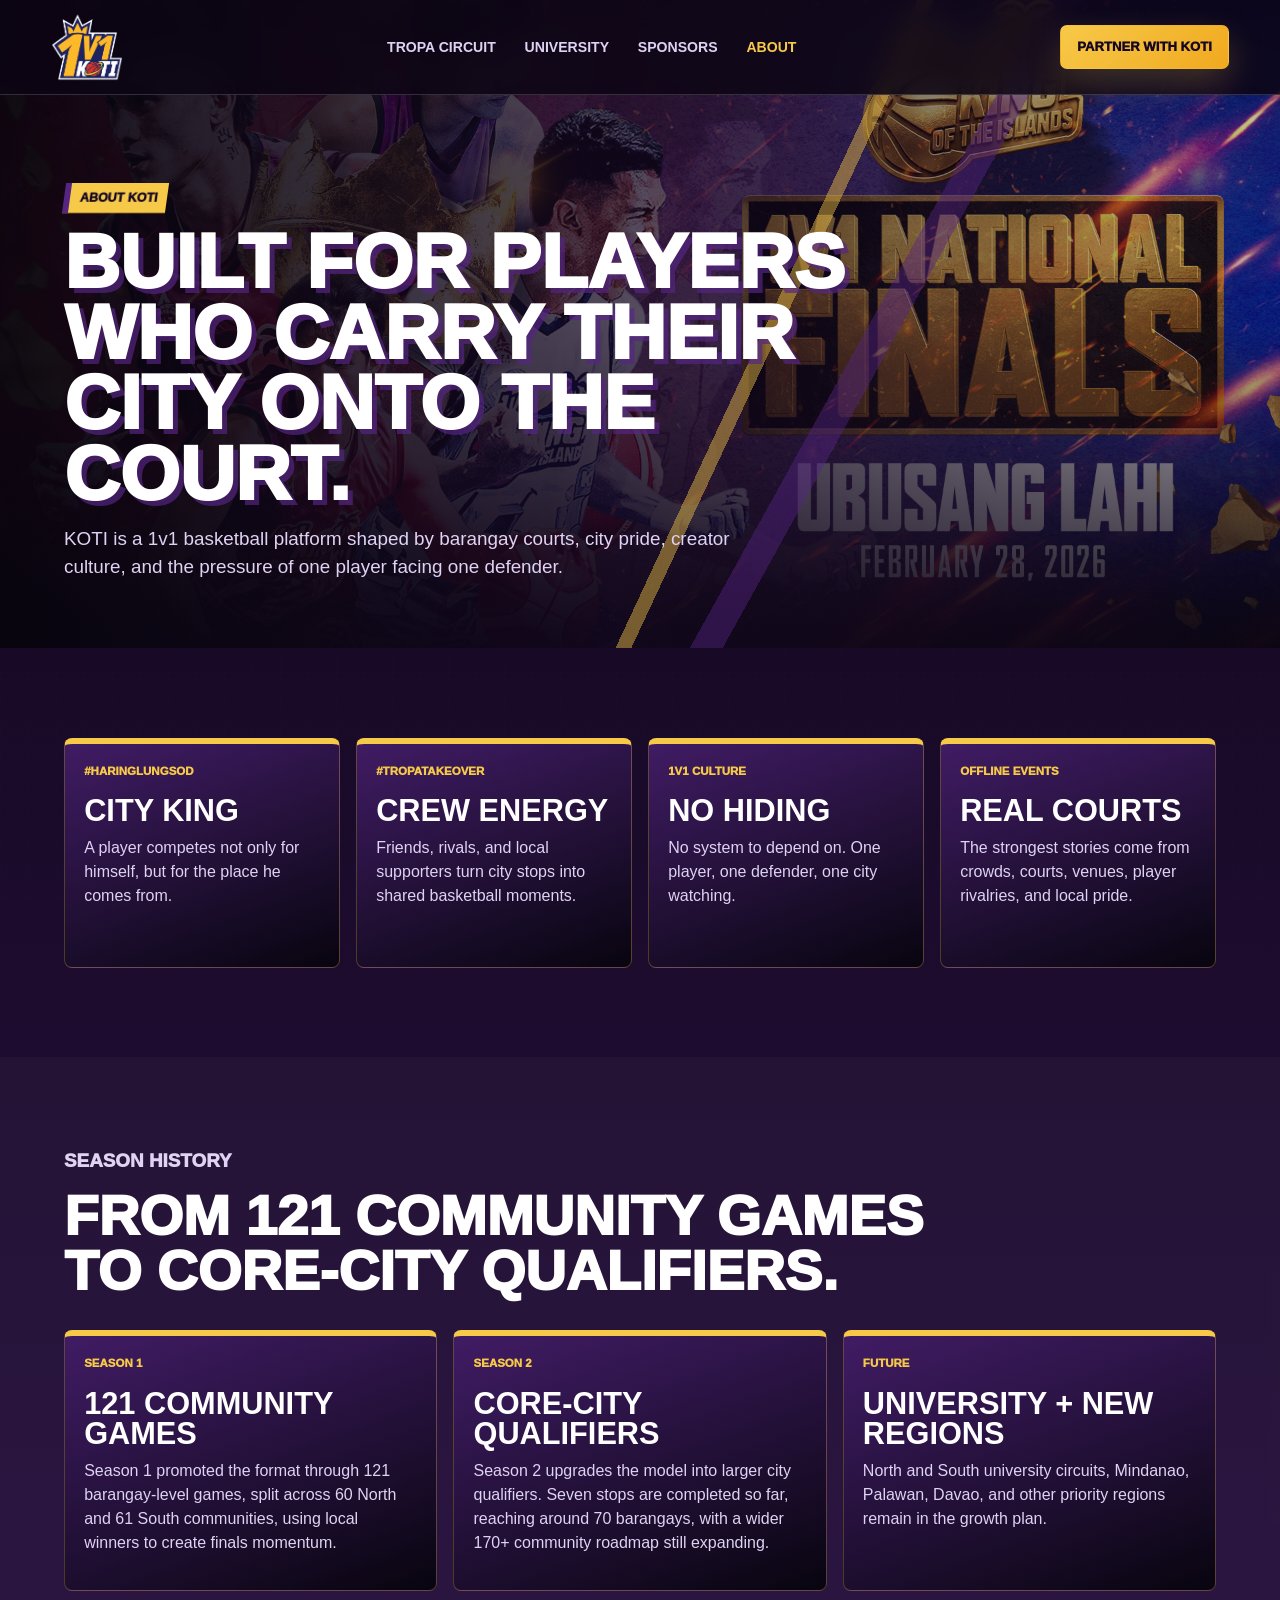
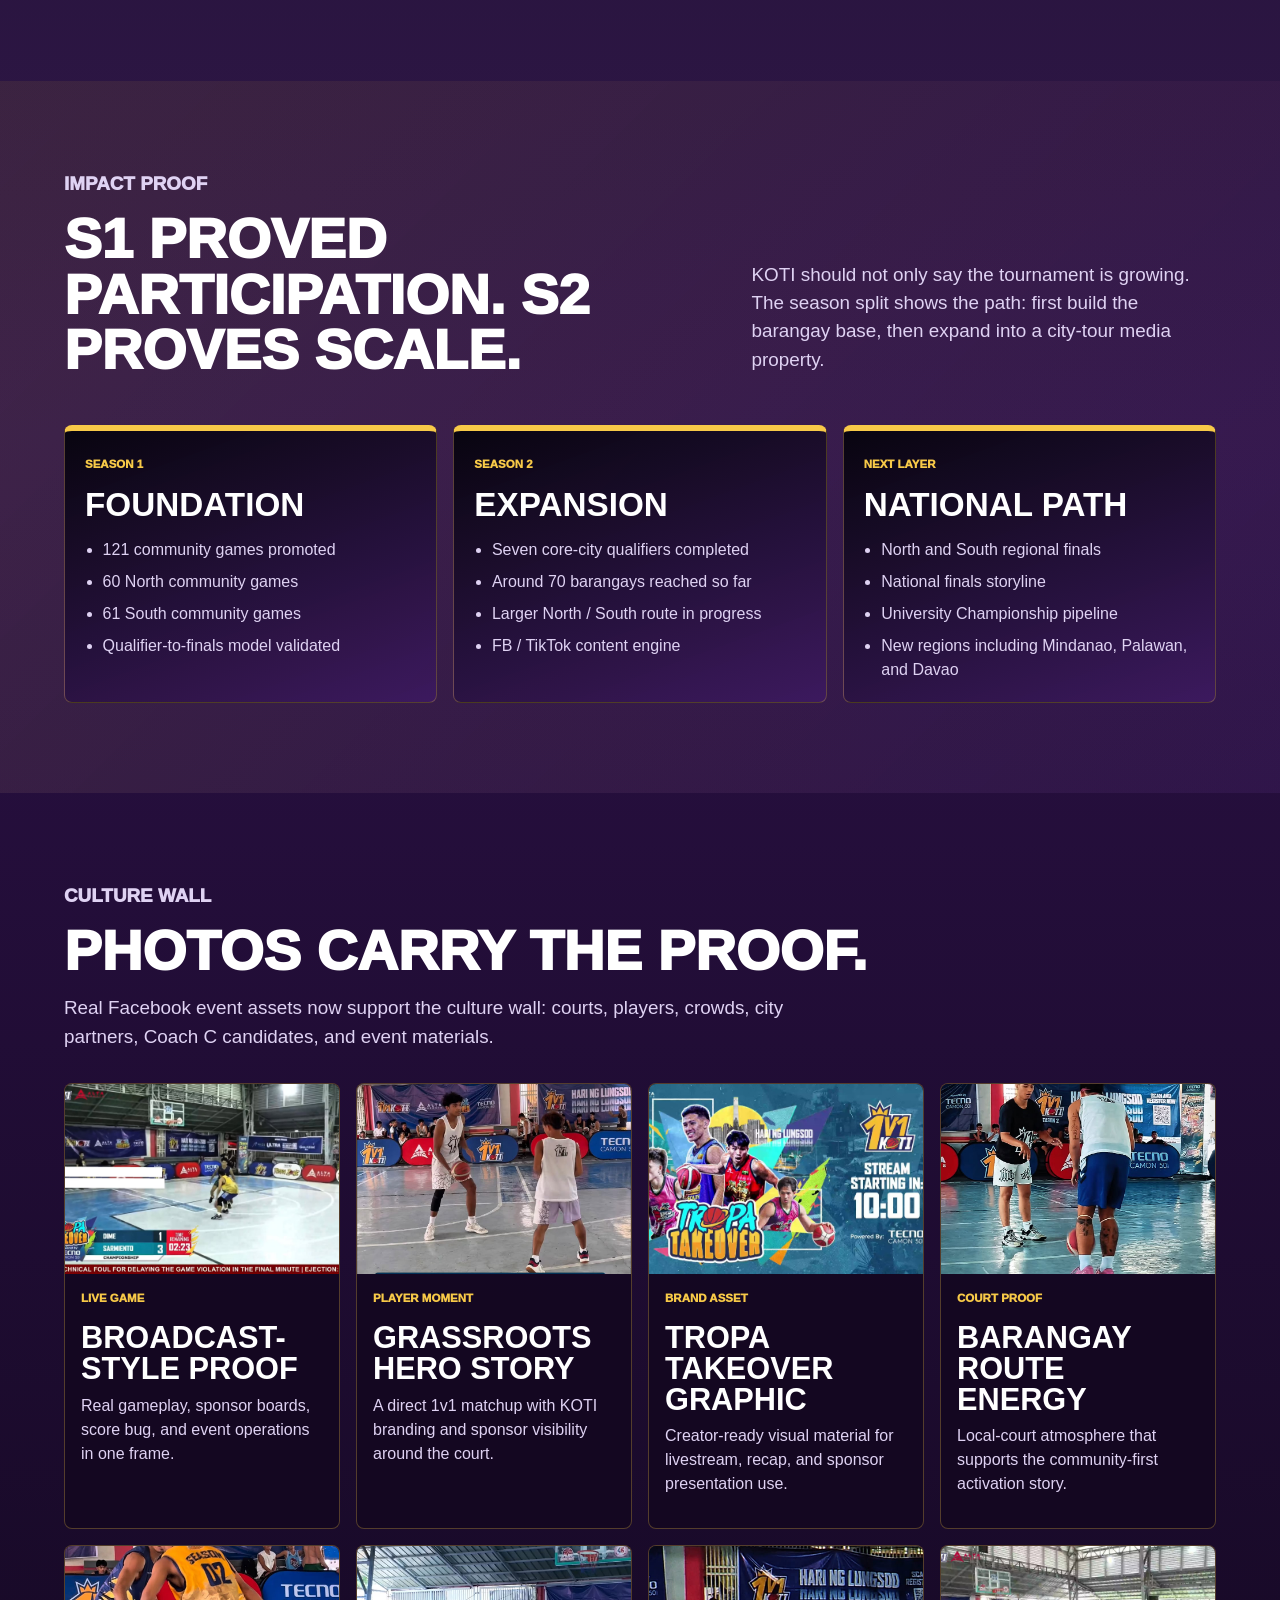
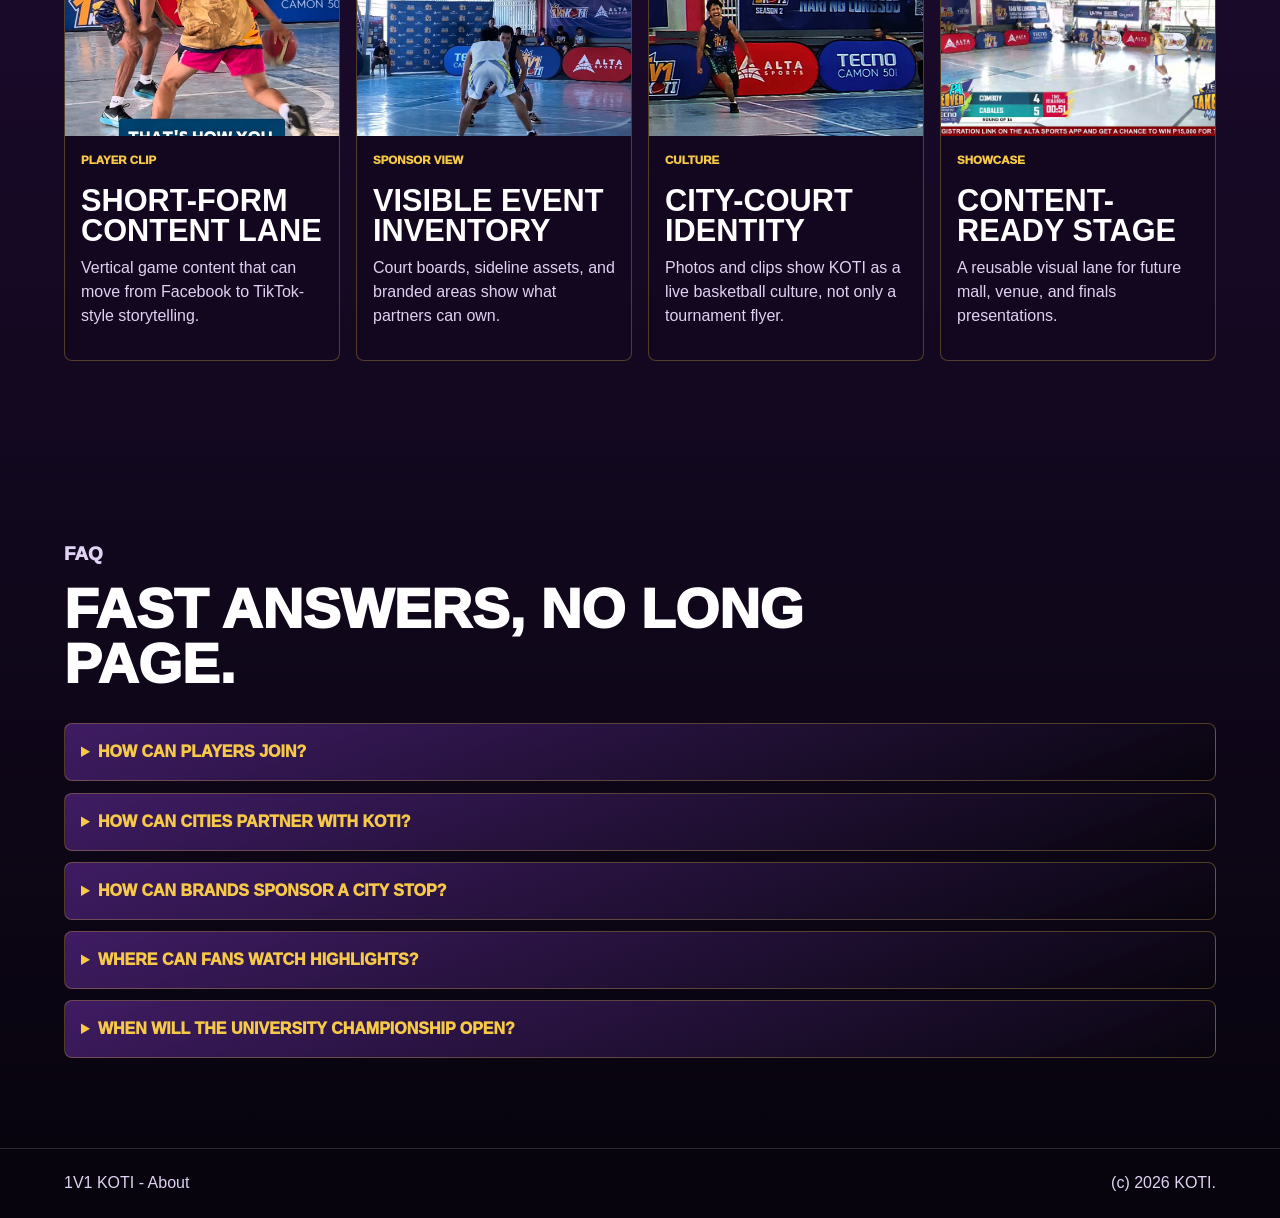
==== about.html @ d1220970 "Publish KOTI sponsor-ready website" ====
<!doctype html>
<html lang="en">
  <head>
    <meta charset="utf-8">
    <meta name="viewport" content="width=device-width, initial-scale=1">
    <title>About KOTI</title>
    <meta name="description" content="About 1V1 King of the Islands, KOTI culture, Season 1 proof, Season 2 roadmap, and FAQ.">
    <link rel="stylesheet" href="styles.css">
  </head>
  <body>
    <header class="site-header" aria-label="Primary navigation">
      <a class="brand" href="index.html" aria-label="KOTI home"><img src="assets/1v1-season2-logo.png" alt="1V1 KOTI logo"></a>
      <nav>
        <a href="city-tour.html">Tropa Circuit</a>
        <a href="university.html">University</a>
        <a href="sponsors.html">Sponsors</a>
        <a href="about.html" aria-current="page">About</a>
      </nav>
      <a class="header-cta" href="sponsors.html">Partner With KOTI</a>
    </header>

    <main>
      <section class="page-hero about-hero">
        <div class="hero-shade"></div>
        <div class="hero-content">
          <p class="eyebrow gold-chip">About KOTI</p>
          <h1>Built for players who carry their city onto the court.</h1>
          <p class="hero-copy">
            KOTI is a 1v1 basketball platform shaped by barangay courts, city pride,
            creator culture, and the pressure of one player facing one defender.
          </p>
        </div>
      </section>

      <section class="section">
        <div class="culture-card-grid">
          <article><span>#HaringLungsod</span><strong>City King</strong><p>A player competes not only for himself, but for the place he comes from.</p></article>
          <article><span>#TropaTakeover</span><strong>Crew Energy</strong><p>Friends, rivals, and local supporters turn city stops into shared basketball moments.</p></article>
          <article><span>1V1 Culture</span><strong>No Hiding</strong><p>No system to depend on. One player, one defender, one city watching.</p></article>
          <article><span>Offline Events</span><strong>Real Courts</strong><p>The strongest stories come from crowds, courts, venues, player rivalries, and local pride.</p></article>
        </div>
      </section>

      <section class="section timeline-section">
        <div class="section-heading">
          <p class="eyebrow">Season History</p>
          <h2>From 121 community games to core-city qualifiers.</h2>
        </div>
        <div class="timeline-grid">
          <article>
            <span>Season 1</span>
            <strong>121 Community Games</strong>
            <p>Season 1 promoted the format through 121 barangay-level games, split across 60 North and 61 South communities, using local winners to create finals momentum.</p>
          </article>
          <article>
            <span>Season 2</span>
            <strong>Core-City Qualifiers</strong>
            <p>Season 2 upgrades the model into larger city qualifiers. Seven stops are completed so far, reaching around 70 barangays, with a wider 170+ community roadmap still expanding.</p>
          </article>
          <article>
            <span>Future</span>
            <strong>University + New Regions</strong>
            <p>North and South university circuits, Mindanao, Palawan, Davao, and other priority regions remain in the growth plan.</p>
          </article>
        </div>
      </section>

      <section class="section season-proof-section">
        <div class="section-heading split-heading">
          <div>
            <p class="eyebrow">Impact Proof</p>
            <h2>S1 proved participation. S2 proves scale.</h2>
          </div>
          <p>
            KOTI should not only say the tournament is growing. The season split shows the path:
            first build the barangay base, then expand into a city-tour media property.
          </p>
        </div>
        <div class="season-proof-grid">
          <article>
            <span>Season 1</span>
            <strong>Foundation</strong>
            <ul>
              <li>121 community games promoted</li>
              <li>60 North community games</li>
              <li>61 South community games</li>
              <li>Qualifier-to-finals model validated</li>
            </ul>
          </article>
          <article>
            <span>Season 2</span>
            <strong>Expansion</strong>
            <ul>
              <li>Seven core-city qualifiers completed</li>
              <li>Around 70 barangays reached so far</li>
              <li>Larger North / South route in progress</li>
              <li>FB / TikTok content engine</li>
            </ul>
          </article>
          <article>
            <span>Next Layer</span>
            <strong>National Path</strong>
            <ul>
              <li>North and South regional finals</li>
              <li>National finals storyline</li>
              <li>University Championship pipeline</li>
              <li>New regions including Mindanao, Palawan, and Davao</li>
            </ul>
          </article>
        </div>
      </section>

      <section class="section culture-preview">
        <div class="section-heading">
          <p class="eyebrow">Culture Wall</p>
          <h2>Photos carry the proof.</h2>
          <p>Real Facebook event assets now support the culture wall: courts, players, crowds, city partners, Coach C candidates, and event materials.</p>
        </div>
        <div class="media-grid" id="about-media-grid"></div>
      </section>

      <section class="section faq-section">
        <div class="section-heading">
          <p class="eyebrow">FAQ</p>
          <h2>Fast answers, no long page.</h2>
        </div>
        <div class="faq-list" id="faq-list"></div>
      </section>
    </main>

    <footer>
      <span>1V1 KOTI - About</span>
      <span>(c) <span data-current-year></span> KOTI.</span>
    </footer>
    <script src="script.js"></script>
  </body>
</html>
---- styles.css ----
:root {
  --purple: #552583;
  --purple-dark: #160823;
  --purple-mid: #2a1044;
  --gold: #f7c948;
  --gold-deep: #f0a91f;
  --ink: #08050f;
  --white: #ffffff;
  --muted: #dfd2f3;
  --line: rgba(255, 255, 255, 0.16);
  --panel: rgba(20, 8, 32, 0.84);
  --panel-strong: rgba(8, 5, 15, 0.9);
  --green: #49e58f;
  --gray: #ccd3df;
}

* {
  box-sizing: border-box;
}

html {
  scroll-behavior: smooth;
}

body {
  margin: 0;
  color: var(--white);
  font-family: Arial, Helvetica, sans-serif;
  line-height: 1.5;
  letter-spacing: 0;
  background:
    linear-gradient(135deg, rgba(247, 201, 72, 0.11), transparent 24rem),
    linear-gradient(180deg, #100719 0%, #2a1044 46%, #07040d 100%);
  overflow-x: hidden;
}

body::before {
  content: "";
  position: fixed;
  inset: 0;
  z-index: -1;
  opacity: 0.18;
  background-image:
    linear-gradient(rgba(255, 255, 255, 0.06) 1px, transparent 1px),
    linear-gradient(90deg, rgba(255, 255, 255, 0.06) 1px, transparent 1px);
  background-size: 28px 28px;
}

a {
  color: inherit;
  text-decoration: none;
}

img {
  display: block;
  max-width: 100%;
}

p,
h1,
h2,
h3 {
  margin-top: 0;
}

.site-header {
  position: fixed;
  inset: 0 0 auto;
  z-index: 30;
  display: flex;
  align-items: center;
  justify-content: space-between;
  gap: 1rem;
  min-height: 72px;
  padding: 0.7rem clamp(1rem, 4vw, 4rem);
  border-bottom: 1px solid var(--line);
  background: rgba(12, 5, 20, 0.86);
  backdrop-filter: blur(14px);
}

.brand img {
  width: 72px;
}

nav {
  display: flex;
  align-items: center;
  gap: clamp(0.85rem, 2.3vw, 1.8rem);
  color: var(--muted);
  font-size: 0.88rem;
  font-weight: 900;
  text-transform: uppercase;
}

nav a:hover,
nav a:focus,
nav a[aria-current="page"] {
  color: var(--gold);
}

.header-cta,
.button {
  display: inline-flex;
  align-items: center;
  justify-content: center;
  min-height: 44px;
  padding: 0.74rem 1rem;
  border: 1px solid transparent;
  border-radius: 7px;
  font-size: 0.82rem;
  font-weight: 1000;
  line-height: 1.12;
  text-align: center;
  text-transform: uppercase;
}

.button.primary,
.header-cta {
  color: #160823;
  background: linear-gradient(135deg, var(--gold), var(--gold-deep));
  box-shadow: 0 14px 34px rgba(247, 201, 72, 0.22);
}

.button.ghost {
  color: var(--white);
  border-color: rgba(247, 201, 72, 0.54);
  background: rgba(255, 255, 255, 0.08);
}

.hero,
.page-hero {
  position: relative;
  min-height: 92vh;
  display: flex;
  align-items: flex-end;
  padding: 8rem clamp(1rem, 5vw, 5rem) 3rem;
  overflow: hidden;
  background-image: url("assets/koti-season2-kv-16x9.jpg");
  background-size: cover;
  background-position: center;
}

.page-hero {
  min-height: 72vh;
}

.city-hero,
.about-hero {
  background-image: url("assets/season1-national-finals-main-kv.jpg");
}

.university-hero,
.sponsors-hero {
  background-image: url("assets/mall-activation-koti.png");
}

.hero-shade {
  position: absolute;
  inset: 0;
  background:
    linear-gradient(90deg, rgba(8, 5, 15, 0.96) 0%, rgba(20, 8, 32, 0.74) 48%, rgba(20, 8, 32, 0.24) 100%),
    linear-gradient(0deg, rgba(8, 5, 15, 0.92), transparent 50%);
}

.hero::before,
.page-hero::before {
  content: "";
  position: absolute;
  inset: 0;
  z-index: 1;
  pointer-events: none;
  opacity: 0.48;
  background:
    linear-gradient(115deg, transparent 0 58%, rgba(247, 201, 72, 0.92) 58% 59%, transparent 59%),
    linear-gradient(119deg, transparent 0 64%, rgba(85, 37, 131, 0.94) 64% 66%, transparent 66%);
}

.hero-content {
  position: relative;
  z-index: 2;
  width: min(880px, 100%);
}

.eyebrow {
  margin: 0 0 0.8rem;
  color: var(--gold);
  font-size: 0.78rem;
  font-weight: 1000;
  text-transform: uppercase;
}

.gold-chip {
  display: inline-flex;
  width: auto;
  padding: 0.36rem 0.62rem;
  color: #160823;
  background: var(--gold);
  border-left: 6px solid var(--purple);
  transform: skew(-8deg);
}

h1 {
  max-width: 920px;
  margin-bottom: 1rem;
  font-size: clamp(3rem, 8vw, 6.4rem);
  line-height: 0.92;
  font-weight: 1000;
  text-transform: uppercase;
  text-shadow: 5px 5px 0 rgba(85, 37, 131, 0.68);
}

.page-hero h1 {
  font-size: clamp(2.6rem, 6vw, 5.4rem);
}

h2 {
  margin-bottom: 1rem;
  font-size: clamp(2rem, 4.4vw, 4.1rem);
  line-height: 0.98;
  font-weight: 1000;
  text-transform: uppercase;
}

h3 {
  color: var(--gold);
  text-transform: uppercase;
}

.hero-copy,
.section-heading p,
.next-stop-card p,
.contact-section p {
  max-width: 720px;
  color: var(--muted);
  font-size: clamp(1rem, 1.5vw, 1.18rem);
}

.hero-actions {
  display: flex;
  flex-wrap: wrap;
  gap: 0.75rem;
  margin-top: 1.45rem;
}

.metric-dock {
  position: absolute;
  z-index: 3;
  right: clamp(1rem, 5vw, 5rem);
  bottom: 2rem;
  display: grid;
  grid-template-columns: repeat(3, minmax(150px, 1fr));
  gap: 0.75rem;
  width: min(760px, calc(100% - 2rem));
}

.metric-dock article,
.proof-grid article,
.portal-card,
.map-card,
.city-card,
.story-card,
.format-grid article,
.culture-card-grid article,
.timeline-grid article,
.outcome-grid article,
.solution-grid article,
.package-panel article,
.registration-grid article,
.option-grid figure,
.faq-list details,
.contact-section {
  border: 1px solid rgba(247, 201, 72, 0.28);
  border-radius: 8px;
  background:
    linear-gradient(160deg, rgba(85, 37, 131, 0.72), rgba(8, 5, 15, 0.9)),
    rgba(8, 5, 15, 0.8);
}

.metric-dock article {
  min-height: 132px;
  padding: 1rem;
}

.metric-dock span,
.proof-grid span,
.portal-card span,
.map-card span,
.city-card-head span,
.story-card span,
.format-grid span,
.culture-card-grid span,
.timeline-grid span,
.media-card span,
.package-panel span {
  display: block;
  color: var(--gold);
  font-size: 0.72rem;
  font-weight: 1000;
  text-transform: uppercase;
}

.metric-dock strong {
  display: block;
  margin-top: 0.5rem;
  font-size: clamp(2.2rem, 5vw, 4.2rem);
  line-height: 0.9;
  text-transform: uppercase;
}

.section {
  position: relative;
  padding: clamp(4rem, 7vw, 6.5rem) clamp(1rem, 5vw, 5rem);
}

.tight-section {
  padding-top: clamp(5rem, 8vw, 8rem);
}

.section-heading {
  max-width: 920px;
  margin-bottom: 2rem;
}

.split-heading {
  display: grid;
  grid-template-columns: minmax(0, 1fr) minmax(280px, 0.7fr);
  gap: 1.5rem;
  align-items: end;
  max-width: 1240px;
}

.coverage-shell {
  display: grid;
  grid-template-columns: 220px minmax(0, 1fr);
  gap: 1rem;
}

.map-tabs,
.filter-row,
.package-tabs {
  display: flex;
  flex-wrap: wrap;
  gap: 0.6rem;
}

.map-tabs {
  flex-direction: column;
}

.map-tab,
.filter-button,
.package-tab {
  min-height: 42px;
  padding: 0.65rem 0.85rem;
  color: var(--white);
  border: 1px solid var(--line);
  border-radius: 7px;
  background: rgba(255, 255, 255, 0.08);
  font: inherit;
  font-size: 0.78rem;
  font-weight: 1000;
  text-align: left;
  text-transform: uppercase;
  cursor: pointer;
}

.map-tab.active,
.filter-button.active,
.package-tab.active,
.map-tab:hover,
.filter-button:hover,
.package-tab:hover {
  color: #160823;
  border-color: var(--gold);
  background: var(--gold);
}

.coverage-map {
  min-height: 560px;
  border: 1px solid var(--line);
  border-radius: 8px;
  background:
    radial-gradient(circle at 18% 28%, rgba(247, 201, 72, 0.32), transparent 12rem),
    radial-gradient(circle at 72% 74%, rgba(85, 37, 131, 0.82), transparent 16rem),
    linear-gradient(135deg, rgba(8, 5, 15, 0.92), rgba(42, 16, 68, 0.78));
  overflow: hidden;
}

.map-card {
  min-height: 560px;
  padding: clamp(1.2rem, 4vw, 2.5rem);
  background:
    linear-gradient(135deg, rgba(247, 201, 72, 0.1), rgba(85, 37, 131, 0.28)),
    repeating-linear-gradient(45deg, rgba(255, 255, 255, 0.05) 0 1px, transparent 1px 18px);
}

.registration-section {
  background:
    linear-gradient(110deg, rgba(247, 201, 72, 0.12), rgba(85, 37, 131, 0.18)),
    rgba(255, 255, 255, 0.02);
}

.registration-grid,
.option-grid {
  display: grid;
  gap: 1rem;
}

.registration-grid {
  grid-template-columns: repeat(2, minmax(0, 1fr));
}

.registration-grid article {
  display: grid;
  grid-template-columns: minmax(0, 1fr) 190px;
  gap: 1rem;
  align-items: center;
  padding: 1.1rem;
}

.registration-grid span {
  color: var(--gold);
  font-size: 0.72rem;
  font-weight: 1000;
  text-transform: uppercase;
}

.registration-grid strong {
  display: block;
  margin: 0.45rem 0;
  font-size: clamp(1.5rem, 3vw, 2.4rem);
  line-height: 1;
  text-transform: uppercase;
}

.registration-grid img {
  width: 190px;
  height: 190px;
  padding: 0.55rem;
  border-radius: 8px;
  background: var(--white);
}

.card-options-section {
  background: rgba(255, 255, 255, 0.03);
}

.option-grid {
  grid-template-columns: repeat(3, minmax(0, 1fr));
}

.option-grid figure {
  margin: 0;
  overflow: hidden;
}

.option-grid img {
  width: 100%;
  aspect-ratio: 900 / 560;
  object-fit: cover;
}

.option-grid figcaption {
  padding: 0.9rem;
  color: var(--muted);
  font-size: 0.92rem;
  font-weight: 800;
}

.philippines-point-map {
  position: relative;
  min-height: 290px;
  margin: 1.5rem 0;
  overflow: hidden;
  border: 1px solid var(--line);
  border-radius: 8px;
  background:
    radial-gradient(circle at 45% 30%, rgba(247, 201, 72, 0.18), transparent 9rem),
    radial-gradient(circle at 60% 72%, rgba(247, 201, 72, 0.12), transparent 10rem),
    rgba(8, 5, 15, 0.4);
}

.island-shape {
  position: absolute;
  display: block;
  border: 2px solid rgba(247, 201, 72, 0.42);
  background: rgba(85, 37, 131, 0.36);
}

.luzon-shape {
  left: 32%;
  top: 8%;
  width: 30%;
  height: 43%;
  clip-path: polygon(26% 0, 88% 12%, 100% 42%, 74% 100%, 16% 88%, 0 38%);
}

.visayas-shape {
  left: 43%;
  top: 48%;
  width: 30%;
  height: 24%;
  clip-path: polygon(0 30%, 44% 0, 100% 25%, 80% 90%, 18% 100%);
}

.mindanao-shape {
  left: 56%;
  top: 72%;
  width: 31%;
  height: 22%;
  clip-path: polygon(22% 0, 100% 16%, 74% 100%, 8% 82%, 0 34%);
}

.map-point {
  position: absolute;
  z-index: 2;
  display: inline-flex;
  align-items: center;
  gap: 0.32rem;
  transform: translate(-10px, -10px);
  color: var(--white);
  font-size: 0.72rem;
  font-weight: 1000;
  text-transform: uppercase;
  white-space: nowrap;
}

.map-point i {
  width: 14px;
  height: 14px;
  border: 2px solid var(--white);
  border-radius: 999px;
  background: var(--gold);
  box-shadow: 0 0 18px rgba(247, 201, 72, 0.9);
}

.map-point.future i {
  background: var(--purple);
}

.map-point.campus i {
  background: var(--green);
}

.map-card strong,
.package-panel strong {
  display: block;
  margin: 0.65rem 0;
  font-size: clamp(2.3rem, 5vw, 4.4rem);
  line-height: 0.92;
  text-transform: uppercase;
}

.map-card p,
.package-panel p,
.city-card p,
.story-card p,
.portal-card p,
.format-grid p,
.culture-card-grid p,
.timeline-grid p,
.media-card p,
.faq-list p {
  color: var(--muted);
}

.chip-cloud {
  display: flex;
  flex-wrap: wrap;
  gap: 0.6rem;
  margin-top: 1.4rem;
}

.chip-cloud i {
  display: inline-flex;
  min-height: 32px;
  align-items: center;
  padding: 0.38rem 0.62rem;
  color: #160823;
  background: var(--gold);
  border-radius: 999px;
  font-style: normal;
  font-size: 0.78rem;
  font-weight: 1000;
  text-transform: uppercase;
}

.next-stop-band {
  padding-block: clamp(3rem, 5vw, 4.5rem);
  background:
    linear-gradient(105deg, rgba(247, 201, 72, 0.16) 0 38%, rgba(85, 37, 131, 0.34) 38% 100%),
    #11071c;
}

.next-stop-card,
.contact-section {
  display: grid;
  grid-template-columns: minmax(0, 1fr) auto;
  gap: 1rem;
  align-items: center;
  padding: clamp(1.25rem, 4vw, 2.4rem);
}

.contact-list {
  display: flex;
  flex-wrap: wrap;
  gap: 0.65rem;
  margin-top: 1rem;
}

.contact-list a {
  display: inline-flex;
  min-height: 36px;
  align-items: center;
  padding: 0.45rem 0.65rem;
  color: #160823;
  border-radius: 6px;
  background: var(--gold);
  font-size: 0.86rem;
  font-weight: 1000;
}

.proof-grid,
.portal-grid,
.media-grid,
.city-grid,
.hero-story-grid,
.format-grid,
.culture-card-grid,
.timeline-grid,
.outcome-grid,
.solution-grid,
.impact-rail,
.route-type-grid,
.season-proof-grid,
.sponsor-thesis-grid,
.activation-lanes,
.sponsor-fit-grid,
.local-playbook-grid,
.sponsor-jump-grid,
.sponsor-evidence-grid {
  display: grid;
  gap: 1rem;
}

.proof-grid {
  grid-template-columns: repeat(3, minmax(0, 1fr));
}

.impact-snapshot,
.route-type-section,
.sponsor-jump-section,
.sponsor-evidence-section,
.sponsor-thesis-section,
.activation-lanes-section,
.season-proof-section,
.sponsor-fit-section,
.local-playbook-section {
  background:
    linear-gradient(135deg, rgba(247, 201, 72, 0.09), rgba(85, 37, 131, 0.16)),
    rgba(255, 255, 255, 0.02);
}

.impact-rail,
.sponsor-thesis-grid,
.sponsor-fit-grid {
  grid-template-columns: repeat(3, minmax(0, 1fr));
}

.sponsor-jump-section {
  padding-block: 1rem;
}

.sponsor-jump-grid {
  grid-template-columns: repeat(4, minmax(0, 1fr));
}

.sponsor-jump-grid a {
  min-height: 150px;
  padding: 1rem;
  border: 1px solid rgba(247, 201, 72, 0.28);
  border-radius: 8px;
  background:
    linear-gradient(160deg, rgba(85, 37, 131, 0.5), rgba(8, 5, 15, 0.9)),
    rgba(255, 255, 255, 0.04);
}

.sponsor-jump-grid span,
.sponsor-evidence-grid span {
  color: var(--gold);
  font-size: 0.72rem;
  font-weight: 1000;
  text-transform: uppercase;
}

.sponsor-jump-grid strong,
.sponsor-evidence-grid strong {
  display: block;
  margin: 0.55rem 0;
  font-size: 1.25rem;
  line-height: 1.05;
  text-transform: uppercase;
}

.sponsor-jump-grid p,
.sponsor-evidence-grid p {
  color: var(--muted);
}

.sponsor-evidence-grid {
  grid-template-columns: repeat(3, minmax(0, 1fr));
}

.sponsor-evidence-grid article {
  overflow: hidden;
  border: 1px solid rgba(247, 201, 72, 0.28);
  border-radius: 8px;
  background: var(--panel);
}

.sponsor-evidence-grid img {
  width: 100%;
  height: 230px;
  object-fit: cover;
}

.sponsor-evidence-grid div {
  padding: 1rem;
}

.local-playbook-grid {
  grid-template-columns: repeat(4, minmax(0, 1fr));
}

.route-type-grid,
.activation-lanes {
  grid-template-columns: repeat(2, minmax(0, 1fr));
}

.season-proof-grid {
  grid-template-columns: repeat(3, minmax(0, 1fr));
}

.proof-grid.four {
  grid-template-columns: repeat(4, minmax(0, 1fr));
}

.proof-grid article {
  min-height: 230px;
  padding: 1.25rem;
  border-top: 6px solid var(--gold);
}

.impact-rail article,
.route-type-grid article,
.season-proof-grid article,
.sponsor-thesis-grid article,
.activation-lanes article,
.sponsor-fit-grid article,
.local-playbook-grid article {
  min-height: 250px;
  padding: 1.25rem;
  border: 1px solid rgba(247, 201, 72, 0.28);
  border-top: 6px solid var(--gold);
  border-radius: 8px;
  background:
    linear-gradient(160deg, rgba(8, 5, 15, 0.92), rgba(85, 37, 131, 0.66)),
    rgba(8, 5, 15, 0.84);
}

.proof-grid strong {
  display: block;
  margin: 0.7rem 0;
  font-size: clamp(2rem, 4vw, 3.4rem);
  line-height: 0.92;
  text-transform: uppercase;
}

.impact-rail span,
.route-type-grid span,
.season-proof-grid span,
.sponsor-thesis-grid span,
.activation-lanes span,
.sponsor-fit-grid span,
.local-playbook-grid span {
  color: var(--gold);
  font-size: 0.72rem;
  font-weight: 1000;
  text-transform: uppercase;
}

.impact-rail strong,
.route-type-grid strong,
.season-proof-grid strong,
.sponsor-thesis-grid strong,
.activation-lanes strong,
.sponsor-fit-grid strong,
.local-playbook-grid strong {
  display: block;
  margin: 0.9rem 0 0.65rem;
  font-size: clamp(1.5rem, 2.6vw, 2.35rem);
  line-height: 0.98;
  text-transform: uppercase;
}

.impact-rail p,
.route-type-grid p,
.season-proof-grid p,
.sponsor-thesis-grid p,
.activation-lanes p,
.sponsor-fit-grid p,
.local-playbook-grid p,
.season-proof-grid li,
.activation-lanes li {
  color: var(--muted);
}

.season-proof-grid ul,
.activation-lanes ul {
  display: grid;
  gap: 0.5rem;
  margin: 1rem 0 0;
  padding-left: 1.1rem;
}

.portal-section {
  background: rgba(255, 255, 255, 0.03);
}

.portal-grid {
  grid-template-columns: repeat(4, minmax(0, 1fr));
}

.portal-grid.three {
  grid-template-columns: repeat(3, minmax(0, 1fr));
}

.portal-card {
  display: block;
  min-height: 236px;
  padding: 1.25rem;
  transition: transform 180ms ease, border-color 180ms ease;
}

.portal-card:hover,
.portal-card:focus {
  transform: translateY(-4px);
  border-color: var(--gold);
}

.portal-card strong,
.story-card strong,
.format-grid strong,
.culture-card-grid strong,
.timeline-grid strong,
.media-card strong {
  display: block;
  margin: 1rem 0 0.55rem;
  font-size: clamp(1.35rem, 2.4vw, 2.1rem);
  line-height: 1;
  text-transform: uppercase;
}

.media-grid {
  grid-template-columns: repeat(4, minmax(0, 1fr));
}

.media-card {
  min-height: 330px;
  overflow: hidden;
  border: 1px solid rgba(247, 201, 72, 0.28);
  border-radius: 8px;
  background: var(--panel);
}

.media-card img {
  width: 100%;
  height: 190px;
  object-fit: cover;
}

.media-card div {
  padding: 1rem;
}

.city-grid {
  grid-template-columns: repeat(3, minmax(0, 1fr));
  margin-top: 1.25rem;
}

.city-card {
  min-height: 360px;
  padding: 1rem;
}

.city-card-head {
  display: flex;
  align-items: flex-start;
  justify-content: space-between;
  gap: 0.75rem;
  margin-bottom: 1rem;
}

.status {
  display: inline-flex;
  min-height: 28px;
  align-items: center;
  padding: 0.35rem 0.5rem;
  border-radius: 6px;
  color: #160823;
  background: var(--gray);
  font-style: normal;
  font-size: 0.68rem;
  font-weight: 1000;
  text-transform: uppercase;
}

.status.complete {
  background: var(--green);
}

.status.soon {
  background: var(--gold);
}

.status.open {
  color: var(--white);
  background: var(--purple);
}

.lane-badge {
  display: inline-flex;
  min-height: 30px;
  align-items: center;
  margin-bottom: 0.85rem;
  padding: 0.34rem 0.55rem;
  border: 1px solid rgba(247, 201, 72, 0.4);
  border-radius: 6px;
  color: var(--gold);
  background: rgba(255, 255, 255, 0.06);
  font-size: 0.68rem;
  font-style: normal;
  font-weight: 1000;
  text-transform: uppercase;
}

.lane-badge.showcase {
  color: #160823;
  background: var(--gold);
}

.city-card > strong {
  display: block;
  font-size: clamp(1.8rem, 3vw, 2.8rem);
  line-height: 0.95;
  text-transform: uppercase;
}

.date-line {
  margin: 0.7rem 0 1rem;
  color: var(--gold);
  font-weight: 900;
}

.city-card dl {
  display: grid;
  gap: 0.45rem;
  margin: 0 0 1rem;
}

.city-card dl div {
  display: grid;
  grid-template-columns: 96px 1fr;
  gap: 0.5rem;
}

.city-card dt {
  color: var(--gold);
  font-size: 0.72rem;
  font-weight: 1000;
  text-transform: uppercase;
}

.city-card dd {
  margin: 0;
  color: var(--white);
  font-weight: 800;
}

.text-link {
  color: var(--gold);
  font-weight: 1000;
  text-transform: uppercase;
}

.story-section,
.campus-section,
.timeline-section,
.case-section {
  background: rgba(255, 255, 255, 0.03);
}

.hero-story-grid,
.format-grid,
.culture-card-grid,
.timeline-grid {
  grid-template-columns: repeat(3, minmax(0, 1fr));
}

.format-grid,
.culture-card-grid {
  grid-template-columns: repeat(4, minmax(0, 1fr));
}

.outcome-grid,
.solution-grid {
  grid-template-columns: repeat(4, minmax(0, 1fr));
}

.story-card,
.format-grid article,
.culture-card-grid article,
.timeline-grid article,
.outcome-grid article,
.solution-grid article {
  min-height: 230px;
  padding: 1.2rem;
  border-top: 6px solid var(--gold);
}

.outcomes-section {
  background:
    linear-gradient(135deg, rgba(247, 201, 72, 0.1), rgba(85, 37, 131, 0.18)),
    rgba(255, 255, 255, 0.02);
}

.solution-grid article {
  background:
    linear-gradient(160deg, rgba(8, 5, 15, 0.92), rgba(85, 37, 131, 0.66)),
    rgba(8, 5, 15, 0.84);
}

.outcome-grid span,
.solution-grid span {
  color: var(--gold);
  font-size: 0.72rem;
  font-weight: 1000;
  text-transform: uppercase;
}

.outcome-grid strong,
.solution-grid strong {
  display: block;
  margin: 1rem 0 0.55rem;
  font-size: clamp(1.25rem, 2.2vw, 1.9rem);
  line-height: 1;
  text-transform: uppercase;
}

.outcome-grid p,
.solution-grid p {
  color: var(--muted);
}

.package-tabs {
  margin-bottom: 1rem;
}

.package-panel article {
  padding: clamp(1.25rem, 4vw, 2.25rem);
}

.package-panel ul {
  display: grid;
  gap: 0.5rem;
  margin: 1.2rem 0 0;
  padding-left: 1.2rem;
  color: var(--muted);
}

.contact-section {
  margin: clamp(1rem, 5vw, 5rem);
}

.faq-list {
  display: grid;
  gap: 0.7rem;
}

.faq-list details {
  padding: 1rem;
}

.faq-list summary {
  cursor: pointer;
  color: var(--gold);
  font-weight: 1000;
  text-transform: uppercase;
}

.faq-list p {
  margin: 0.75rem 0 0;
}

footer {
  display: flex;
  justify-content: space-between;
  gap: 1rem;
  padding: 1.4rem clamp(1rem, 5vw, 5rem);
  color: var(--muted);
  border-top: 1px solid var(--line);
  background: #07040d;
}

@media (max-width: 980px) {
  .site-header {
    position: absolute;
  }

  nav,
  .header-cta {
    display: none;
  }

  .hero,
  .page-hero {
    min-height: 92vh;
    padding-top: 7rem;
    background-image: url("assets/koti-season2-kv-9x16.jpg");
    background-position: center top;
  }

  .city-hero,
  .about-hero,
  .university-hero,
  .sponsors-hero {
    background-image: url("assets/koti-season2-kv-9x16.jpg");
  }

  .hero-shade {
    background:
      linear-gradient(180deg, rgba(8, 5, 15, 0.52) 0%, rgba(20, 8, 32, 0.78) 40%, rgba(8, 5, 15, 0.96) 100%);
  }

  .metric-dock {
    position: relative;
    right: auto;
    bottom: auto;
    grid-template-columns: 1fr;
    width: 100%;
    margin-top: 2rem;
  }

  .split-heading,
  .coverage-shell,
  .next-stop-card,
  .contact-section,
  .registration-grid,
  .registration-grid article,
  .option-grid,
  .proof-grid,
  .proof-grid.four,
  .impact-rail,
  .route-type-grid,
  .season-proof-grid,
  .sponsor-thesis-grid,
  .activation-lanes,
  .sponsor-fit-grid,
  .local-playbook-grid,
  .sponsor-jump-grid,
  .sponsor-evidence-grid,
  .portal-grid,
  .portal-grid.three,
  .media-grid,
  .city-grid,
  .hero-story-grid,
  .format-grid,
  .culture-card-grid,
  .timeline-grid,
  .outcome-grid,
  .solution-grid {
    grid-template-columns: 1fr;
  }

  .map-tabs {
    flex-direction: row;
  }

  .map-tab,
  .filter-button,
  .package-tab {
    text-align: center;
  }

  .hero-actions {
    display: grid;
    grid-template-columns: 1fr;
  }

  .button {
    width: 100%;
  }

  h1 {
    font-size: clamp(2.25rem, 10vw, 3.4rem);
    overflow-wrap: anywhere;
  }

  h2 {
    font-size: clamp(2rem, 8vw, 3rem);
  }

  .hero-copy {
    max-width: 360px;
  }
}

@media (max-width: 540px) {
  .brand img {
    width: 58px;
  }

  .section {
    padding-block: 3.5rem;
  }

  .coverage-map,
  .map-card {
    min-height: 420px;
  }

  .registration-grid img {
    width: 160px;
    height: 160px;
  }

  .city-card dl div {
    grid-template-columns: 82px 1fr;
  }

  footer {
    flex-direction: column;
  }
}
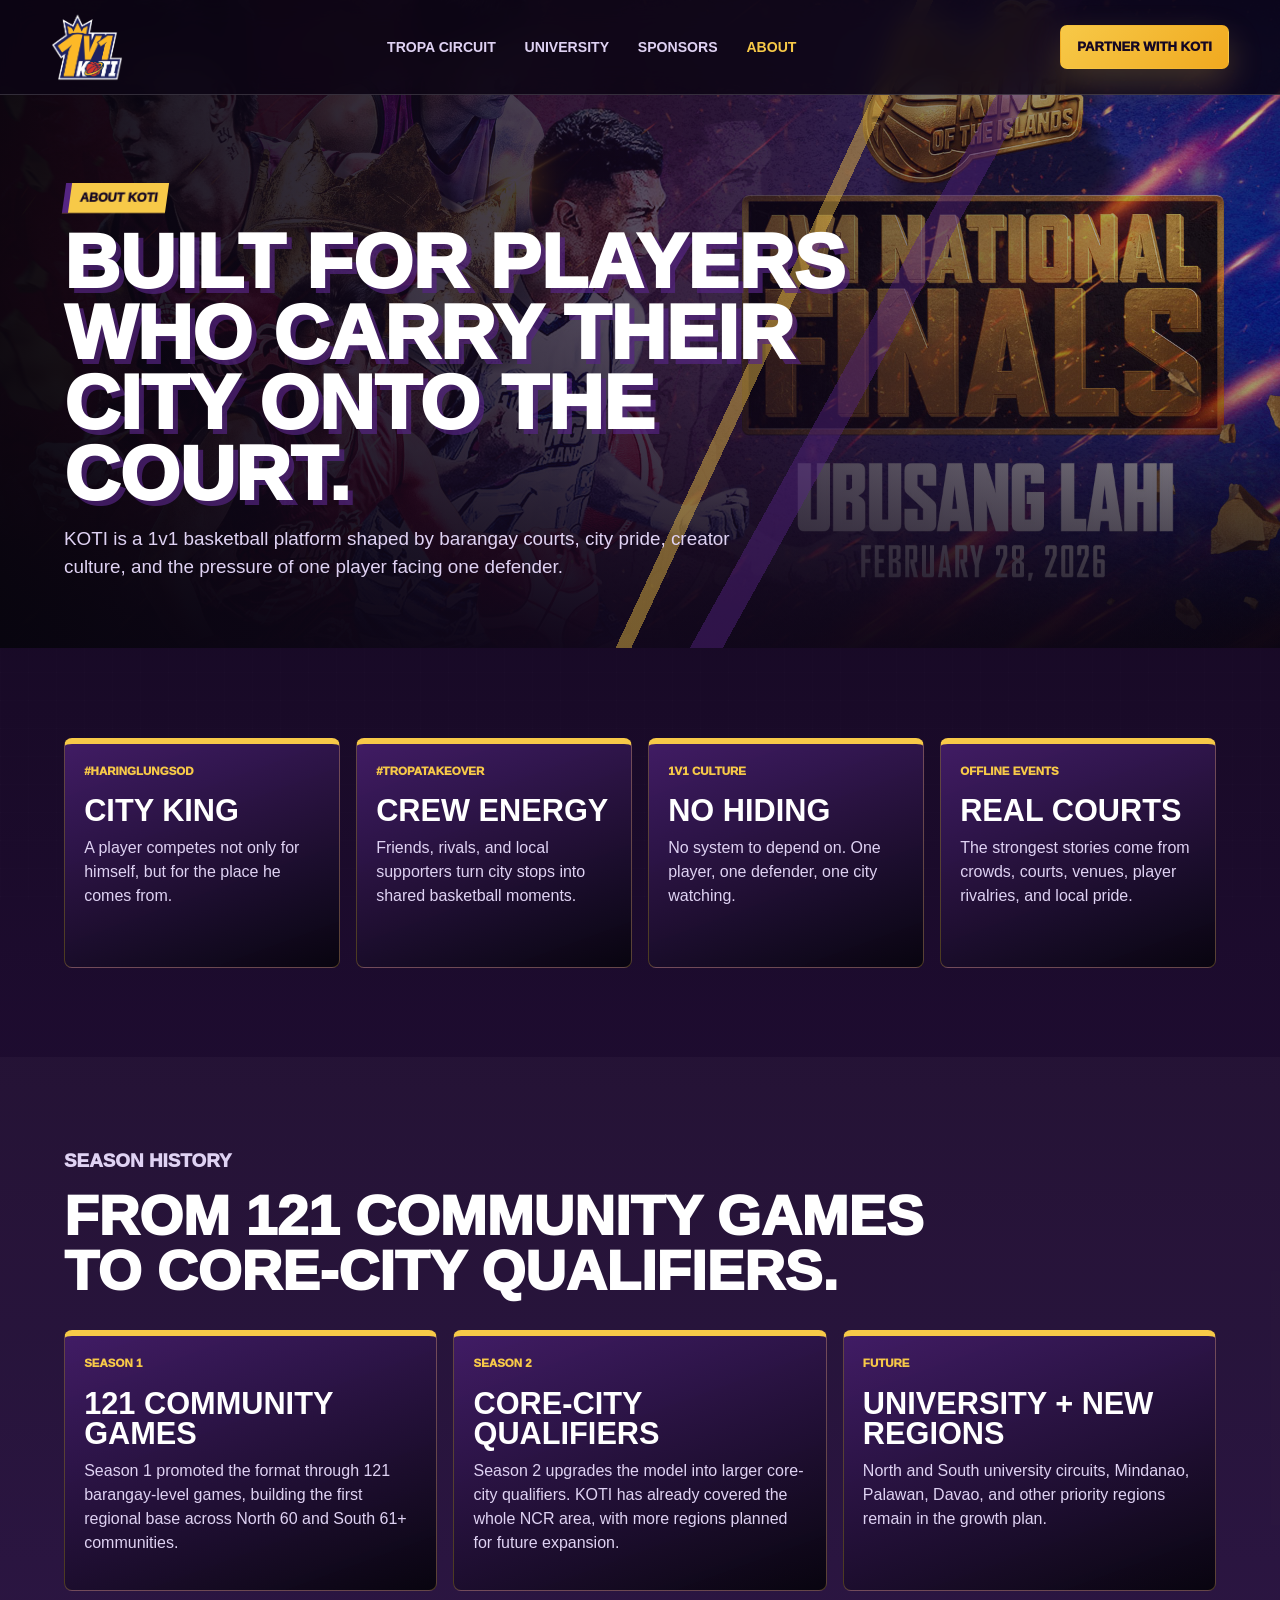
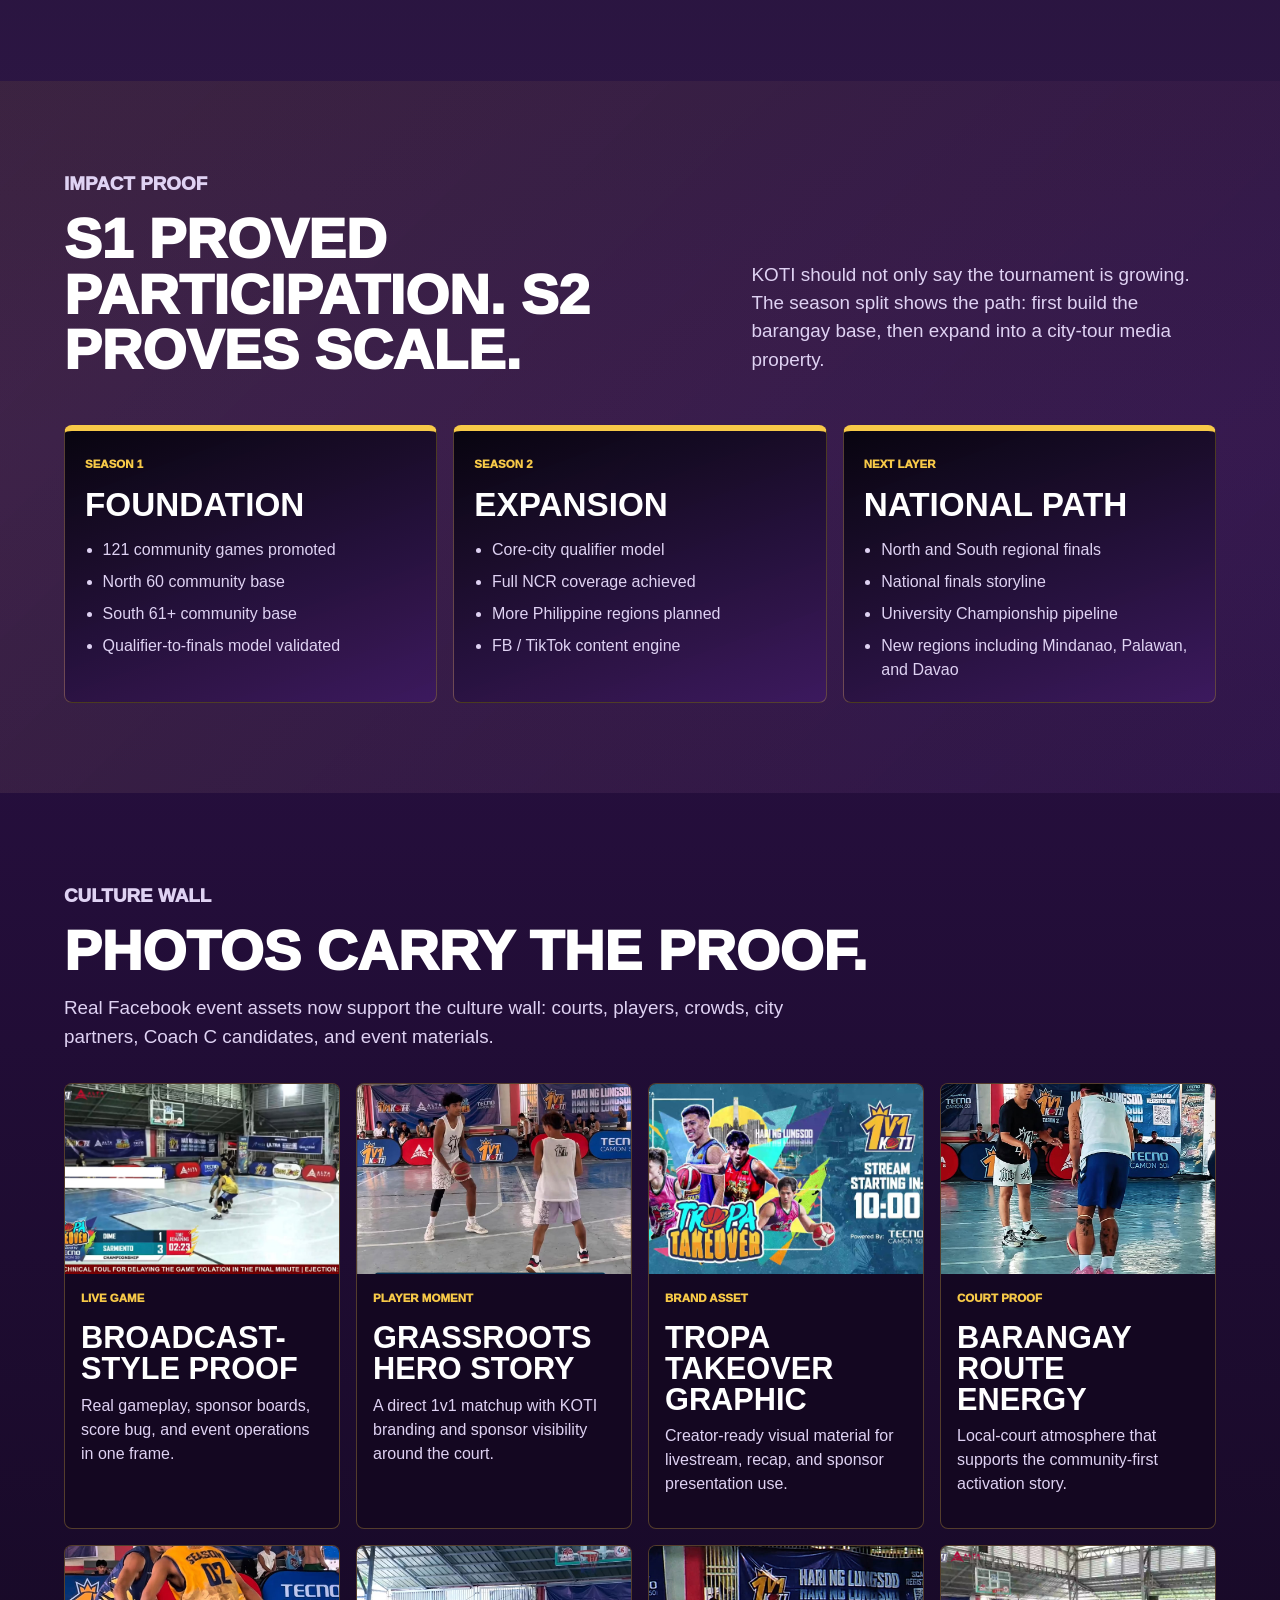
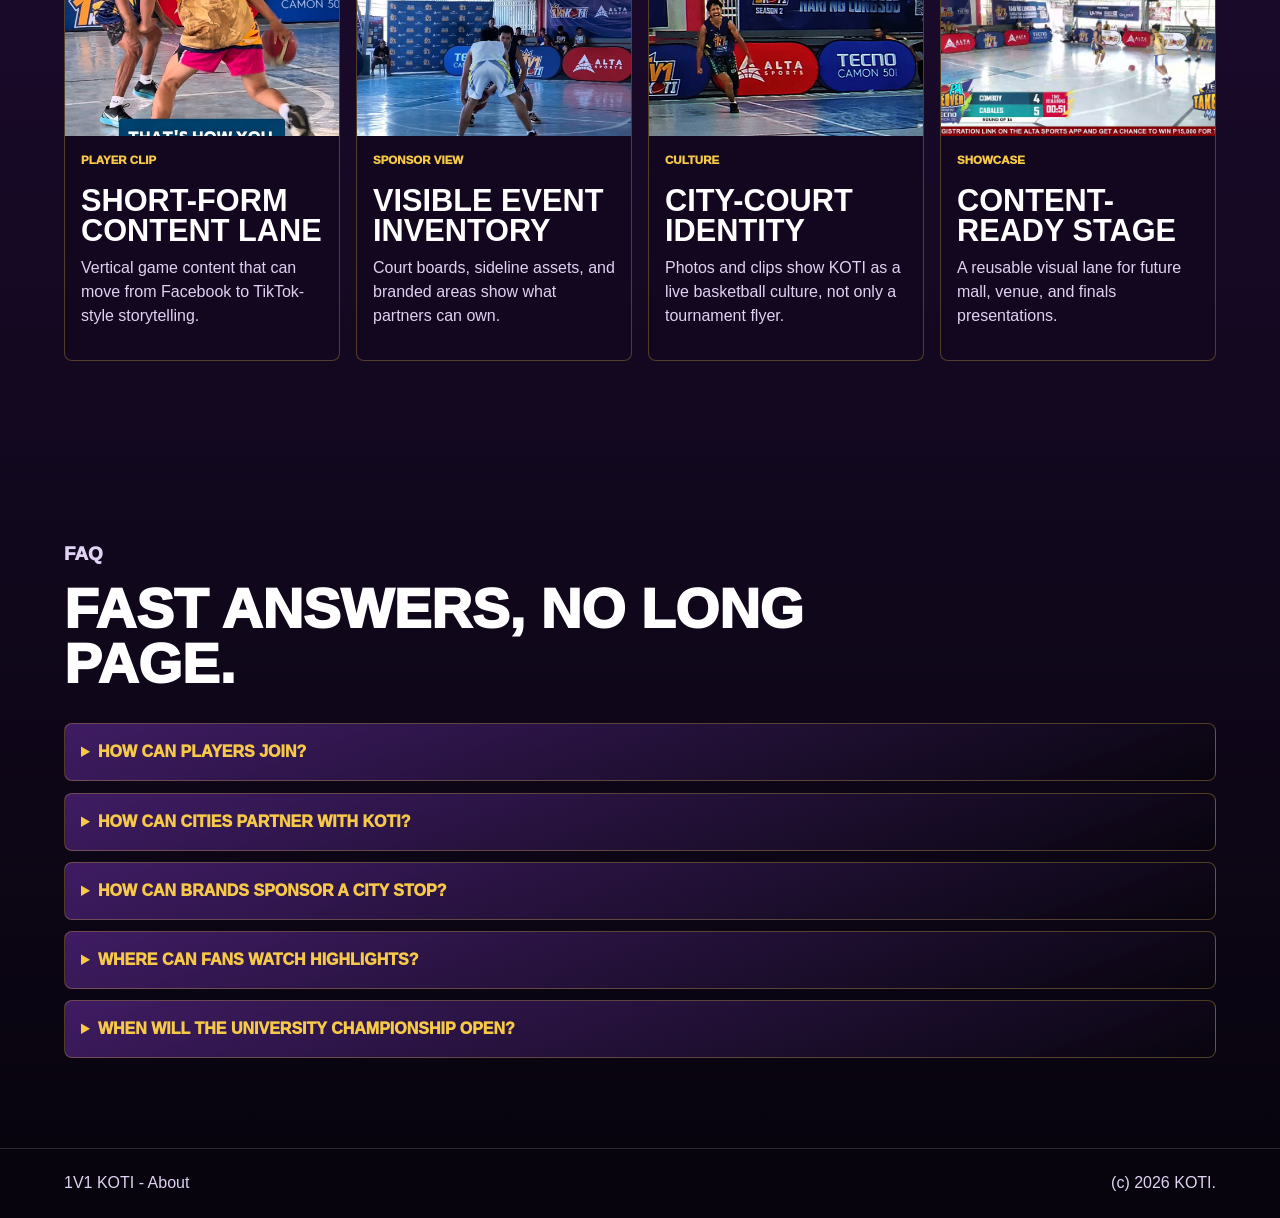
==== commit 3311803a: "Clarify KOTI season coverage narrative" ====
--- a/about.html
+++ b/about.html
@@ -50,12 +50,12 @@
           <article>
             <span>Season 1</span>
             <strong>121 Community Games</strong>
-            <p>Season 1 promoted the format through 121 barangay-level games, split across 60 North and 61 South communities, using local winners to create finals momentum.</p>
+            <p>Season 1 promoted the format through 121 barangay-level games, building the first regional base across North 60 and South 61+ communities.</p>
           </article>
           <article>
             <span>Season 2</span>
             <strong>Core-City Qualifiers</strong>
-            <p>Season 2 upgrades the model into larger city qualifiers. Seven stops are completed so far, reaching around 70 barangays, with a wider 170+ community roadmap still expanding.</p>
+            <p>Season 2 upgrades the model into larger core-city qualifiers. KOTI has already covered the whole NCR area, with more regions planned for future expansion.</p>
           </article>
           <article>
             <span>Future</span>
@@ -82,8 +82,8 @@
             <strong>Foundation</strong>
             <ul>
               <li>121 community games promoted</li>
-              <li>60 North community games</li>
-              <li>61 South community games</li>
+              <li>North 60 community base</li>
+              <li>South 61+ community base</li>
               <li>Qualifier-to-finals model validated</li>
             </ul>
           </article>
@@ -91,9 +91,9 @@
             <span>Season 2</span>
             <strong>Expansion</strong>
             <ul>
-              <li>Seven core-city qualifiers completed</li>
-              <li>Around 70 barangays reached so far</li>
-              <li>Larger North / South route in progress</li>
+              <li>Core-city qualifier model</li>
+              <li>Full NCR coverage achieved</li>
+              <li>More Philippine regions planned</li>
               <li>FB / TikTok content engine</li>
             </ul>
           </article>
